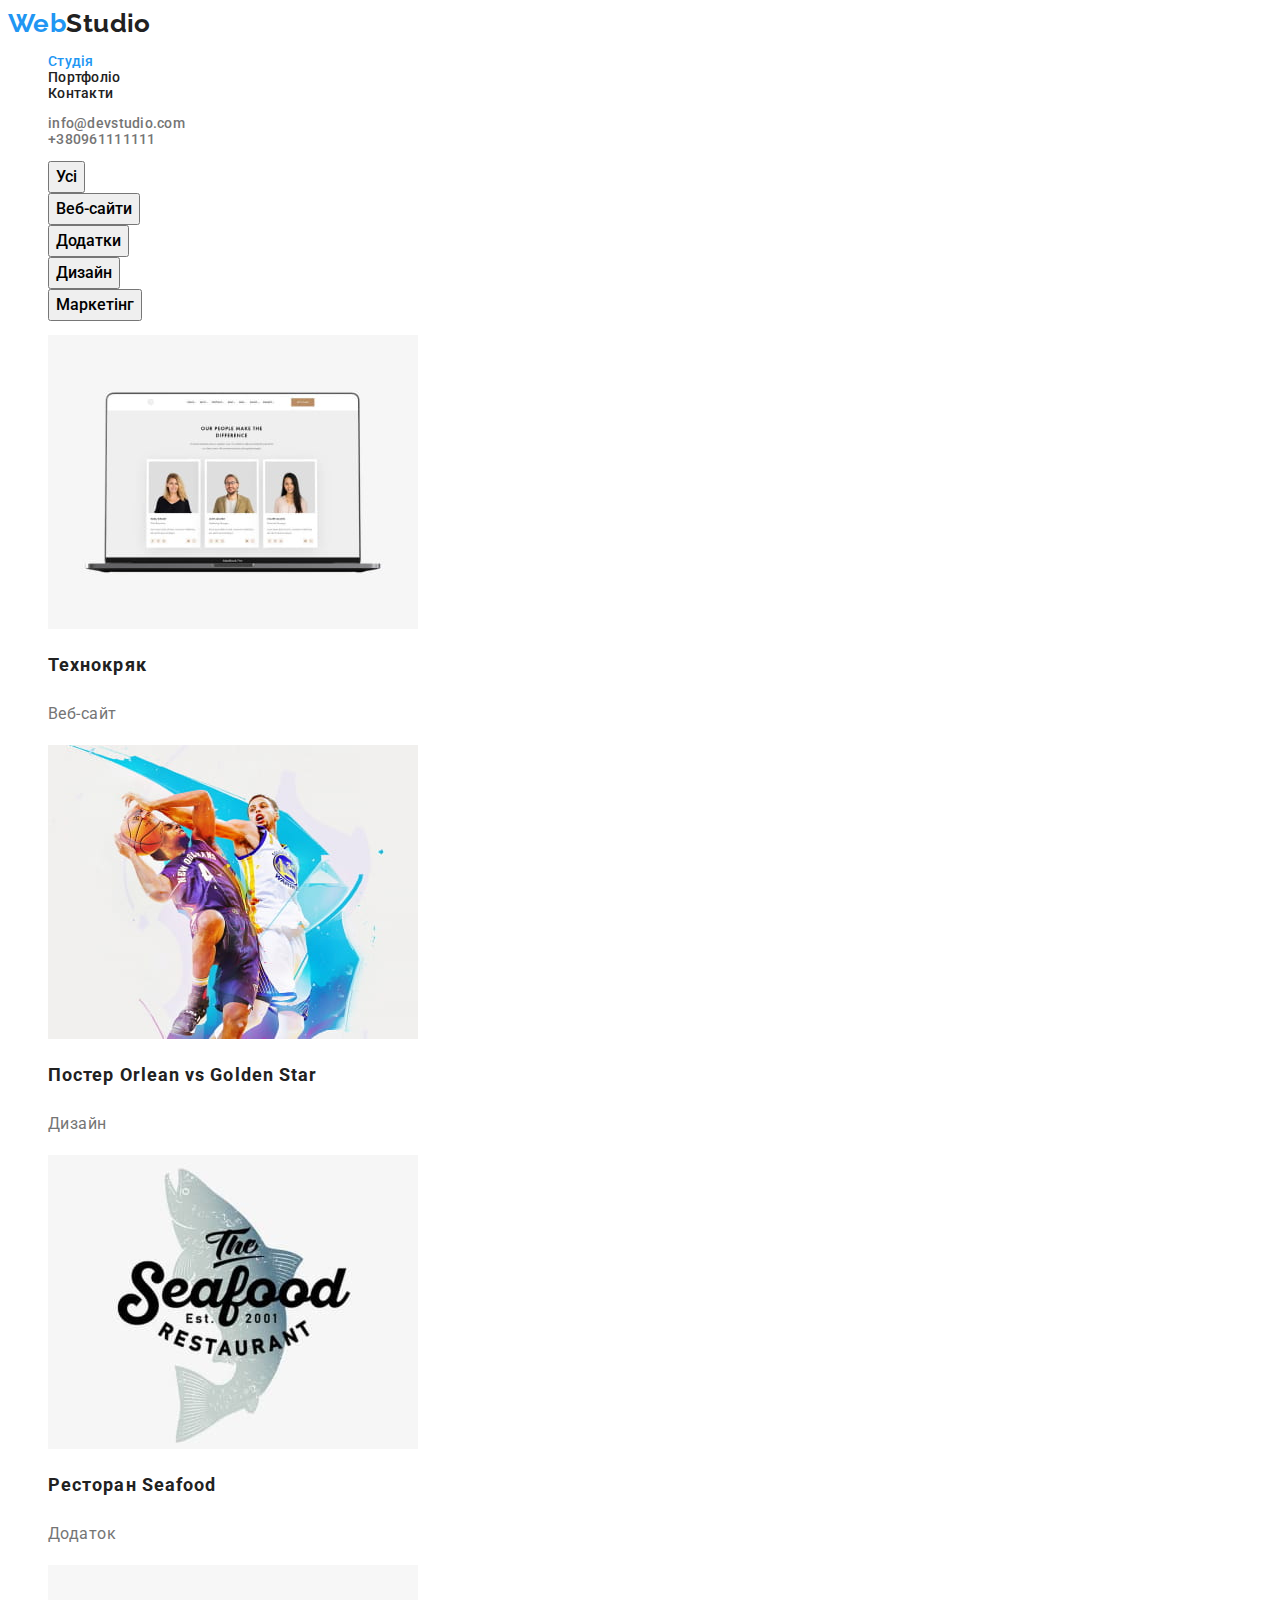
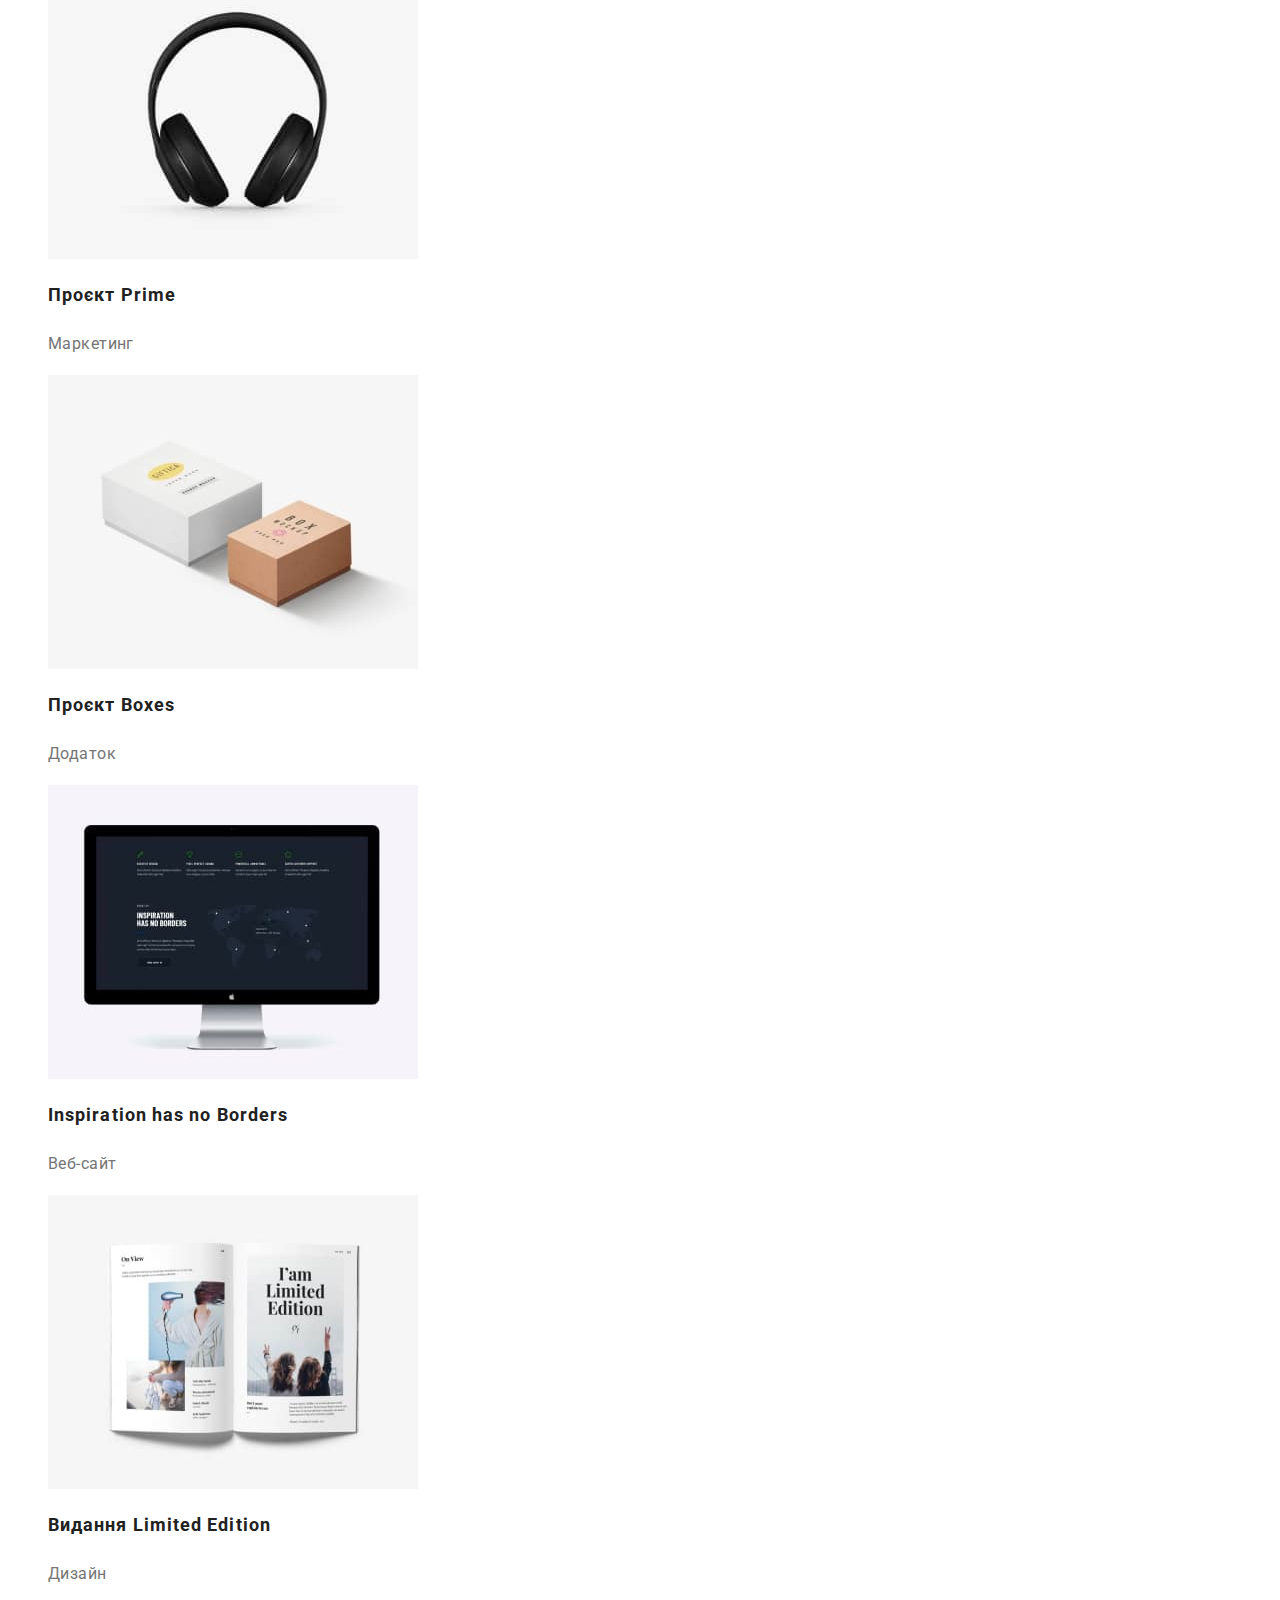
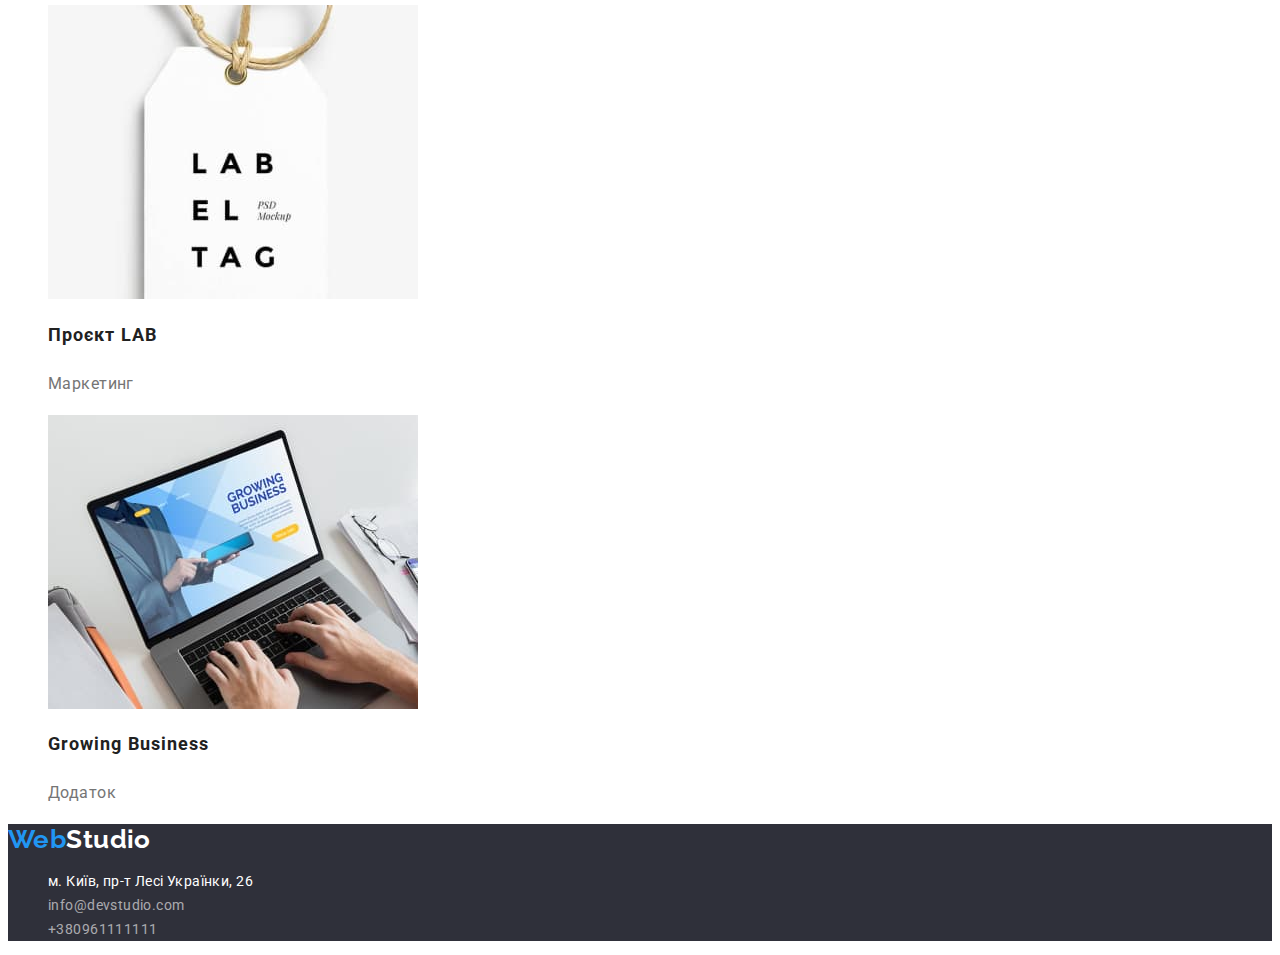
==== portfolio.html @ 02c67581 "Initial commit" ====
<!DOCTYPE html>
<html lang="en">
  <head>
    <meta charset="UTF-8" />
    <meta http-equiv="X-UA-Compatible" content="IE=edge" />
    <meta name="viewport" content="width=device-width, initial-scale=1.0" />
    <title>portfolio</title>
    <!-- fonts -->
    <link rel="preconnect" href="https://fonts.googleapis.com" />
    <link rel="preconnect" href="https://fonts.gstatic.com" crossorigin />
    <link
      href="https://fonts.googleapis.com/css2?family=Raleway:wght@700&family=Roboto:wght@400;500;700;900&display=swap"
      rel="stylesheet"
    />
    <!-- styles -->
    <link rel="stylesheet" href="./css/styles.css" />
  </head>
  <body class="body">
    <header class="header">
      <nav class="nav">
        <a class="logo link" href="/">
          <span class="logo-web">Web</span>Studio</a
        >
        <ul class="header-nav list">
          <li class="nav-item">
            <a class="nav-link activ link" href="studio">Студія</a>
          </li>
          <li class="nav-item">
            <a class="nav-link link" href="./portfolio.html">Портфоліо</a>
          </li>
          <li class="nav-item">
            <a class="nav-link link" href="contacts">Контакти</a>
          </li>
        </ul>
      </nav>
      <ul class="contacts list">
        <li class="contacts-item">
          <a class="contacts-link link" href="mailto:info@devstudio.com"
            >info@devstudio.com</a
          >
        </li>
        <li class="contacts-item">
          <a class="contacts-link link" href="tel:+380961111111"
            >+380961111111</a
          >
        </li>
      </ul>
    </header>
    <main>
      <section class="projekts">
        <h1 hidden>контент</h1>
        <ul class="content list">
          <li class="content-item">
            <button class="content-btn" type="button">Усі</button>
          </li>
          <li class="content-item">
            <button class="content-btn" type="button">Веб-сайти</button>
          </li>
          <li class="content-item">
            <button class="content-btn" type="button">Додатки</button>
          </li>
          <li class="content-item">
            <button class="content-btn" type="button">Дизайн</button>
          </li>
          <li class="content-item">
            <button class="content-btn" type="button">Маркетінг</button>
          </li>
        </ul>
        <ul class="portfolio list">
          <li class="portfolio-item">
            <img src="./img/img0.jpg" alt="" width="370" />
            <h2 class="portfolio-titel">Технокряк</h2>
            <p class="portfolio-text">Веб-сайт</p>
          </li>
          <li class="portfolio-item">
            <img src="./img/img1.jpg" alt="" width="370" />
            <h2 class="portfolio-titel">
              Постер <span lang="en">Orlean vs Golden Star</span>
            </h2>
            <p class="portfolio-text">Дизайн</p>
          </li>
          <li class="portfolio-item">
            <img src="./img/img2.jpg" alt="" width="370" />
            <h2 class="portfolio-titel">
              Ресторан <span lang="en">Seafood</span>
            </h2>
            <p class="portfolio-text">Додаток</p>
          </li>
          <li class="portfolio-item">
            <img src="./img/img3.jpg" alt="" width="370" />
            <h2 class="portfolio-titel">Проєкт <span lang="en">Prime</span></h2>
            <p class="portfolio-text">Маркетинг</p>
          </li>
          <li class="portfolio-item">
            <img src="./img/img4.jpg" alt="" width="370" />
            <h2 class="portfolio-titel">Проєкт <span lang="en">Boxes</span></h2>
            <p class="portfolio-text">Додаток</p>
          </li>
          <li class="portfolio-item">
            <img src="./img/img5.jpg" alt="" width="370" />
            <h2 class="portfolio-titel">
              <span lang="en">Inspiration has no Borders</span>
            </h2>
            <p class="portfolio-text">Веб-сайт</p>
          </li>
          <li class="portfolio-item">
            <img src="./img/img6.jpg" alt="" width="370" />
            <h2 class="portfolio-titel">
              Видання <span lang="en">Limited Edition</span>
            </h2>
            <p class="portfolio-text">Дизайн</p>
          </li>
          <li class="portfolio-item">
            <img src="./img/img7.jpg" alt="" width="370" />
            <h2 class="portfolio-titel">Проєкт <span lang="en">LAB</span></h2>
            <p class="portfolio-text">Маркетинг</p>
          </li>
          <li class="portfolio-item">
            <img src="./img/img8.jpg" alt="" width="370" />
            <h2 class="portfolio-titel">
              <span lang="en">Growing Business</span>
            </h2>
            <p class="portfolio-text">Додаток</p>
          </li>
        </ul>
      </section>
    </main>
    <footer class="footer">
      <a class="footer-logo link" href="/">
        <span class="logo-web">Web</span>Studio</a
      >
      <address class="address">
        <ul class="address-footer list">
          <li class="address-item">
            <a
              class="address-place link"
              href="https://goo.gl/maps/hSAFm4TaZF9GdMzh7"
              target="_blank"
              rel="noopener norefferer"
              >м. Київ, пр-т Лесі Українки, 26</a
            >
          </li>

          <li class="address-item">
            <a class="address-link link" href="mailto:info@devstudio.com"
              >info@devstudio.com</a
            >
          </li>
          <li class="address-item">
            <a class="address-link link" href="tel:+380961111111"
              >+380961111111</a
            >
          </li>
        </ul>
      </address>
    </footer>
  </body>
</html>
---- css/styles.css ----
:root {
  

  /* text colors */
  --main-color: #212121;
  --second-txt-color: #757575;
  --accent-txt-color: #2196f3;
  --light-txt-color: #ffffff;
  --second-accent-color: #ffffff99;

  /* bg colors */
  --main-bg-color: #2f303a;
  --light-bg-color: #ffffff;
  --accent-bg-color: #f5f4fa;

  /* fonts */
  --main-font: Roboto, sans-serif;
  --second-font: Raleway, sans-serif;
}

body {
  font-family: var(--main-font);
  font-size: 14px;
  line-height: calc(16 / 14);
  color: var(--main-color);
  letter-spacing: 0.03em;
}

.link {
  text-decoration: inherit;
  color: currentColor;
}

.list {
  list-style: none;
}

.address {
  all: unset;
}

/* header start */

.logo {
  font-family: var(--second-font);
  font-weight: 700;
  font-size: 26px;
  line-height: 31px;
}

.logo-web {
  color: var(--accent-txt-color);
}

.nav-link {
  font-weight: 500;
  letter-spacing: 0.02em;
}

.nav-link:hover,
.nav-link:focus {
  color: var(--accent-txt-color);
}

.nav-link.activ {
  color: var(--accent-txt-color);
}
.contacts-link {
  color: var(--second-txt-color);
  font-weight: 500;
  letter-spacing: 0.02em;
}

.contacts-link:hover,
.contacts-link:focus {
  color: var(--accent-txt-color);
}
/* header end */


/* main page start */

.hero {
  background-color: var(--main-bg-color);
}

.hero-titel {
  text-transform: uppercase;
  font-weight: 900;
  font-size: 44px;
  line-height: calc(60 / 44);
  letter-spacing: 0.06em;
  color: var(--light-txt-color);
  text-align: center;
}

.hero-btn {
  font-family: inherit;
  font-weight: 700;
  font-size: 16px;
  line-height: calc(30 / 16);
  background-color: var(--accent-txt-color);
  color: var(--light-txt-color);
  cursor: pointer;
}


.priority-titel {
  font-weight: 700;
  font-size: 14px;
  line-height: calc(16 / 14);
  letter-spacing: 0.03em;
  text-transform: uppercase;
}

.priority-text {
  line-height: calc(24 / 14);
  color: var(--second-txt-color);
}

.work-titel {
  font-weight: 700;
  font-size: 36px;
  line-height: calc(42 / 36);
  text-align: center;
}

.team-titel {
  font-weight: 700;
  font-size: 36px;
  line-height: calc(42 / 36);
  text-align: center;
}

.employees {
  background-color: var(--accent-bg-color);
}

.team-name {
  font-weight: 500;
  font-size: 16px;
  line-height: calc(19 / 16);
  text-align: Center;
  color: var(--main-color);
}

.team-profession {
  font-size: 16px;
  line-height: calc(19 / 16);
  line-height: 100%;
  text-align: Center;
  color: var(--second-txt-color);
}
/* main page end */

/* footer start */
.footer {
  background-color: var(--main-bg-color);
}

.footer-logo {
  font-family: var(--second-font);
  color: var(--light-txt-color);
  font-weight: 700;
  font-size: 26px;
  line-height: calc(31 / 26);
}

.address-place {
  font-style: normal;
  font-weight: 400;
  line-height: calc(24 / 14);
  color: var(--light-txt-color);
}

.address-place:hover,
.address-place:focus {
  color: var(--accent-txt-color);
}

.address-link {
  list-style: none;
  font-weight: 400;
  line-height: calc(24 / 14);
  color: var(--second-accent-color);
}

.address-link:hover,
.address-link:focus {
  color: var(--accent-txt-color);
}
/* footer end */

/* PORTFOLIO  MAIN START*/

.content-btn {
  font-family: inherit;
  font-weight: 500;
  font-size: 16px;
  line-height: calc(26 / 16);
  cursor: pointer;
}

.content-btn:hover,
.content-btn:focus {
  background-color: var(--accent-txt-color);
  color: var(--light-txt-color);
}

.portfolio-titel {
  font-weight: 700;
  font-size: 18px;
  line-height: calc(36 / 18);
  letter-spacing: 0.06em;
  color: var(--main-color);
}

.portfolio-text {
  color: var(--second-txt-color);
  font-weight: 400;
  font-size: 16px;
  line-height: calc(30 / 16);
}
/* PORTFOLIO MAIN END */
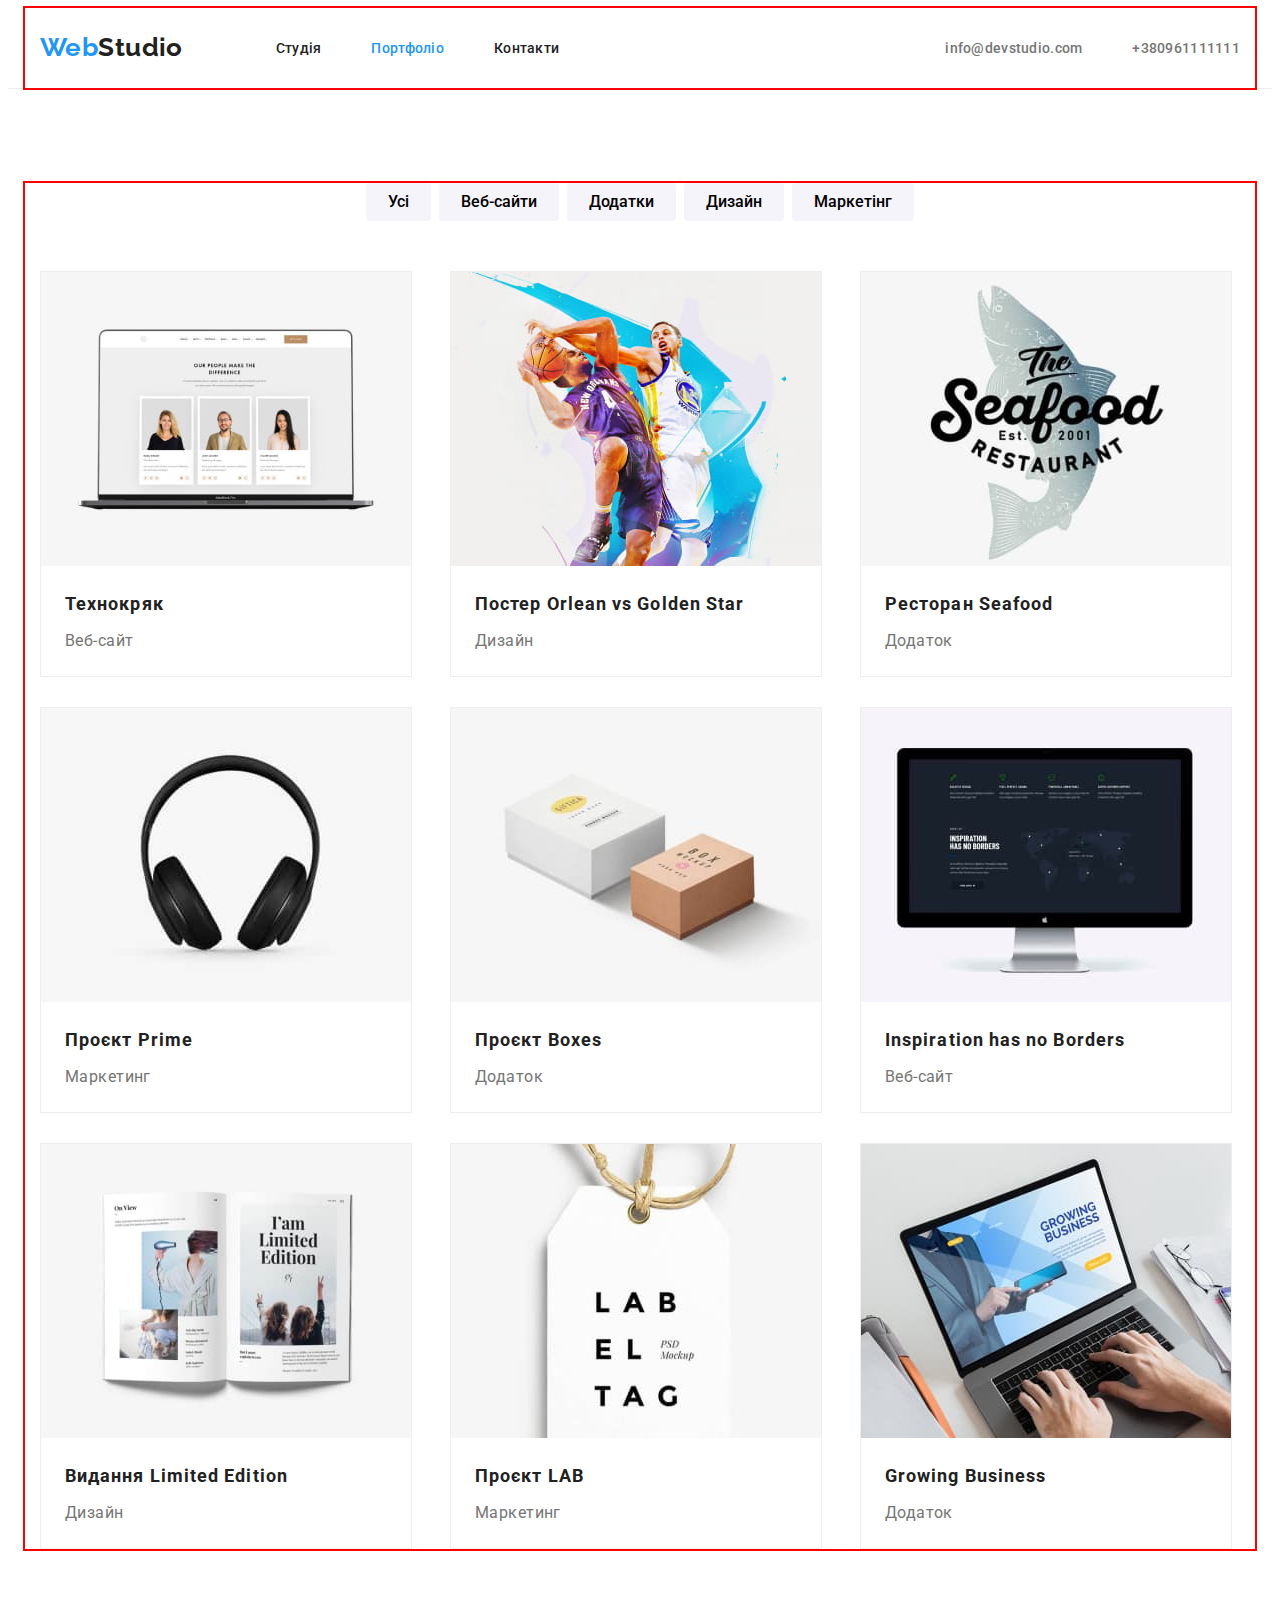
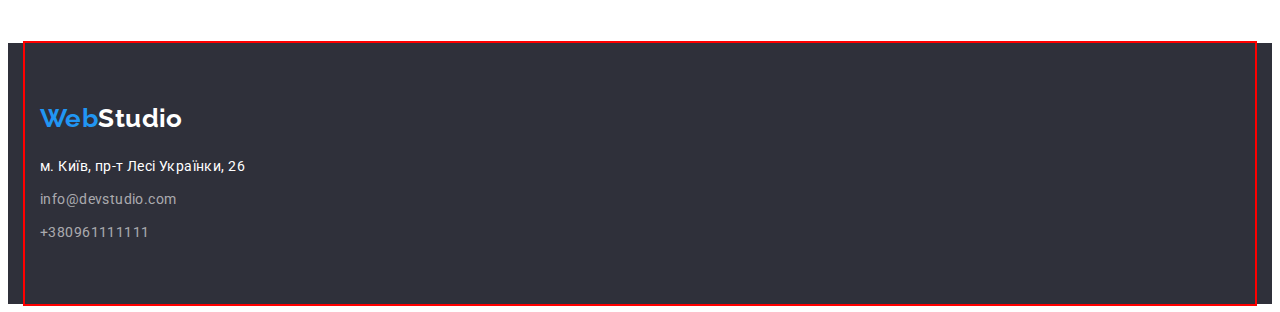
==== commit 15423636: "added page geometry" ====
--- a/portfolio.html
+++ b/portfolio.html
@@ -1,5 +1,5 @@
 <!DOCTYPE html>
-<html lang="en">
+<html lang="uk">
   <head>
     <meta charset="UTF-8" />
     <meta http-equiv="X-UA-Compatible" content="IE=edge" />
@@ -12,147 +12,187 @@
       href="https://fonts.googleapis.com/css2?family=Raleway:wght@700&family=Roboto:wght@400;500;700;900&display=swap"
       rel="stylesheet"
     />
+    <!-- normolize -->
+    <link
+      rel="stylesheet"
+      href="https://cdnjs.cloudflare.com/ajax/libs/modern-normalize/1.1.0/modern-normalize.min.css"
+      integrity="sha512-wpPYUAdjBVSE4KJnH1VR1HeZfpl1ub8YT/NKx4PuQ5NmX2tKuGu6U/JRp5y+Y8XG2tV+wKQpNHVUX03MfMFn9Q=="
+      crossorigin="anonymous"
+      referrerpolicy="no-referrer"
+    />
     <!-- styles -->
     <link rel="stylesheet" href="./css/styles.css" />
   </head>
   <body class="body">
     <header class="header">
-      <nav class="nav">
-        <a class="logo link" href="/">
-          <span class="logo-web">Web</span>Studio</a
-        >
-        <ul class="header-nav list">
-          <li class="nav-item">
-            <a class="nav-link activ link" href="studio">Студія</a>
-          </li>
-          <li class="nav-item">
-            <a class="nav-link link" href="./portfolio.html">Портфоліо</a>
-          </li>
-          <li class="nav-item">
-            <a class="nav-link link" href="contacts">Контакти</a>
-          </li>
-        </ul>
-      </nav>
-      <ul class="contacts list">
-        <li class="contacts-item">
-          <a class="contacts-link link" href="mailto:info@devstudio.com"
-            >info@devstudio.com</a
+      <div class="main-container container">
+        <nav class="nav">
+          <a class="logo link" href="/">
+            <span class="logo-web">Web</span>Studio</a
           >
-        </li>
-        <li class="contacts-item">
-          <a class="contacts-link link" href="tel:+380961111111"
-            >+380961111111</a
-          >
-        </li>
-      </ul>
-    </header>
-    <main>
-      <section class="projekts">
-        <h1 hidden>контент</h1>
-        <ul class="content list">
-          <li class="content-item">
-            <button class="content-btn" type="button">Усі</button>
-          </li>
-          <li class="content-item">
-            <button class="content-btn" type="button">Веб-сайти</button>
-          </li>
-          <li class="content-item">
-            <button class="content-btn" type="button">Додатки</button>
-          </li>
-          <li class="content-item">
-            <button class="content-btn" type="button">Дизайн</button>
-          </li>
-          <li class="content-item">
-            <button class="content-btn" type="button">Маркетінг</button>
-          </li>
-        </ul>
-        <ul class="portfolio list">
-          <li class="portfolio-item">
-            <img src="./img/img0.jpg" alt="" width="370" />
-            <h2 class="portfolio-titel">Технокряк</h2>
-            <p class="portfolio-text">Веб-сайт</p>
-          </li>
-          <li class="portfolio-item">
-            <img src="./img/img1.jpg" alt="" width="370" />
-            <h2 class="portfolio-titel">
-              Постер <span lang="en">Orlean vs Golden Star</span>
-            </h2>
-            <p class="portfolio-text">Дизайн</p>
-          </li>
-          <li class="portfolio-item">
-            <img src="./img/img2.jpg" alt="" width="370" />
-            <h2 class="portfolio-titel">
-              Ресторан <span lang="en">Seafood</span>
-            </h2>
-            <p class="portfolio-text">Додаток</p>
-          </li>
-          <li class="portfolio-item">
-            <img src="./img/img3.jpg" alt="" width="370" />
-            <h2 class="portfolio-titel">Проєкт <span lang="en">Prime</span></h2>
-            <p class="portfolio-text">Маркетинг</p>
-          </li>
-          <li class="portfolio-item">
-            <img src="./img/img4.jpg" alt="" width="370" />
-            <h2 class="portfolio-titel">Проєкт <span lang="en">Boxes</span></h2>
-            <p class="portfolio-text">Додаток</p>
-          </li>
-          <li class="portfolio-item">
-            <img src="./img/img5.jpg" alt="" width="370" />
-            <h2 class="portfolio-titel">
-              <span lang="en">Inspiration has no Borders</span>
-            </h2>
-            <p class="portfolio-text">Веб-сайт</p>
-          </li>
-          <li class="portfolio-item">
-            <img src="./img/img6.jpg" alt="" width="370" />
-            <h2 class="portfolio-titel">
-              Видання <span lang="en">Limited Edition</span>
-            </h2>
-            <p class="portfolio-text">Дизайн</p>
-          </li>
-          <li class="portfolio-item">
-            <img src="./img/img7.jpg" alt="" width="370" />
-            <h2 class="portfolio-titel">Проєкт <span lang="en">LAB</span></h2>
-            <p class="portfolio-text">Маркетинг</p>
-          </li>
-          <li class="portfolio-item">
-            <img src="./img/img8.jpg" alt="" width="370" />
-            <h2 class="portfolio-titel">
-              <span lang="en">Growing Business</span>
-            </h2>
-            <p class="portfolio-text">Додаток</p>
-          </li>
-        </ul>
-      </section>
-    </main>
-    <footer class="footer">
-      <a class="footer-logo link" href="/">
-        <span class="logo-web">Web</span>Studio</a
-      >
-      <address class="address">
-        <ul class="address-footer list">
-          <li class="address-item">
-            <a
-              class="address-place link"
-              href="https://goo.gl/maps/hSAFm4TaZF9GdMzh7"
-              target="_blank"
-              rel="noopener norefferer"
-              >м. Київ, пр-т Лесі Українки, 26</a
-            >
-          </li>
-
-          <li class="address-item">
-            <a class="address-link link" href="mailto:info@devstudio.com"
+          <ul class="header-nav list">
+            <li class="nav-item">
+              <a class="nav-link link" href="./index.html">Студія</a>
+            </li>
+            <li class="nav-item">
+              <a class="nav-link activ link" href="./portfolio.html"
+                >Портфоліо</a
+              >
+            </li>
+            <li class="nav-item">
+              <a class="nav-link link" href="contacts">Контакти</a>
+            </li>
+          </ul>
+        </nav>
+        <ul class="contacts list">
+          <li class="contacts-item">
+            <a class="contacts-link link" href="mailto:info@devstudio.com"
               >info@devstudio.com</a
             >
           </li>
-          <li class="address-item">
-            <a class="address-link link" href="tel:+380961111111"
+          <li class="contacts-item">
+            <a class="contacts-link link" href="tel:+380961111111"
               >+380961111111</a
             >
           </li>
         </ul>
-      </address>
+      </div>
+    </header>
+    <main>
+      <section class="projekts section">
+        <div class="container">
+          <h1 hidden>контент</h1>
+          <ul class="content list">
+            <li class="content-item">
+              <button class="content-btn" type="button">Усі</button>
+            </li>
+            <li class="content-item">
+              <button class="content-btn" type="button">Веб-сайти</button>
+            </li>
+            <li class="content-item">
+              <button class="content-btn" type="button">Додатки</button>
+            </li>
+            <li class="content-item">
+              <button class="content-btn" type="button">Дизайн</button>
+            </li>
+            <li class="content-item">
+              <button class="content-btn" type="button">Маркетінг</button>
+            </li>
+          </ul>
+          <ul class="portfolio list">
+            <li class="portfolio-item">
+              <div class="portfolio-cards">
+                <img class="card-img" src="./img/img0.jpg" alt="" width="370" />
+                <h2 class="portfolio-titel">Технокряк</h2>
+                <p class="portfolio-text">Веб-сайт</p>
+              </div>
+            </li>
+            <li class="portfolio-item">
+              <div class="portfolio-cards">
+                <img class="card-img" src="./img/img1.jpg" alt="" width="370" />
+                <h2 class="portfolio-titel">
+                  Постер <span lang="en">Orlean vs Golden Star</span>
+                </h2>
+                <p class="portfolio-text">Дизайн</p>
+              </div>
+            </li>
+            <li class="portfolio-item">
+              <div class="portfolio-cards">
+                <img class="card-img" src="./img/img2.jpg" alt="" width="370" />
+                <h2 class="portfolio-titel">
+                  Ресторан <span lang="en">Seafood</span>
+                </h2>
+                <p class="portfolio-text">Додаток</p>
+              </div>
+            </li>
+            <li class="portfolio-item">
+              <div class="portfolio-cards">
+                <img class="card-img" src="./img/img3.jpg" alt="" width="370" />
+                <h2 class="portfolio-titel">
+                  Проєкт <span lang="en">Prime</span>
+                </h2>
+                <p class="portfolio-text">Маркетинг</p>
+              </div>
+            </li>
+            <li class="portfolio-item">
+              <div class="portfolio-cards">
+                <img class="card-img" src="./img/img4.jpg" alt="" width="370" />
+                <h2 class="portfolio-titel">
+                  Проєкт <span lang="en">Boxes</span>
+                </h2>
+                <p class="portfolio-text">Додаток</p>
+              </div>
+            </li>
+            <li class="portfolio-item">
+              <div class="portfolio-cards">
+                <img class="card-img" src="./img/img5.jpg" alt="" width="370" />
+                <h2 class="portfolio-titel">
+                  <span lang="en">Inspiration has no Borders</span>
+                </h2>
+                <p class="portfolio-text">Веб-сайт</p>
+              </div>
+            </li>
+            <li class="portfolio-item">
+              <div class="portfolio-cards">
+                <img class="card-img" src="./img/img6.jpg" alt="" width="370" />
+                <h2 class="portfolio-titel">
+                  Видання <span lang="en">Limited Edition</span>
+                </h2>
+                <p class="portfolio-text">Дизайн</p>
+              </div>
+            </li>
+            <li class="portfolio-item">
+              <div class="portfolio-cards">
+                <img class="card-img" src="./img/img7.jpg" alt="" width="370" />
+                <h2 class="portfolio-titel">
+                  Проєкт <span lang="en">LAB</span>
+                </h2>
+                <p class="portfolio-text">Маркетинг</p>
+              </div>
+            </li>
+            <li class="portfolio-item">
+              <div class="portfolio-cards">
+                <img class="card-img" src="./img/img8.jpg" alt="" width="370" />
+                <h2 class="portfolio-titel">
+                  <span lang="en">Growing Business</span>
+                </h2>
+                <p class="portfolio-text">Додаток</p>
+              </div>
+            </li>
+          </ul>
+        </div>
+      </section>
+    </main>
+    <footer class="footer">
+      <div class="footer-container container">
+        <a class="footer-logo link" href="/">
+          <span class="logo-web">Web</span>Studio</a
+        >
+        <address class="address">
+          <ul class="address-footer list">
+            <li class="address-item">
+              <a
+                class="address-place link"
+                href="https://goo.gl/maps/hSAFm4TaZF9GdMzh7"
+                target="_blank"
+                rel="noopener norefferer"
+                >м. Київ, пр-т Лесі Українки, 26</a
+              >
+            </li>
+
+            <li class="address-item">
+              <a class="address-link link" href="mailto:info@devstudio.com"
+                >info@devstudio.com</a
+              >
+            </li>
+            <li class="address-item">
+              <a class="address-link link" href="tel:+380961111111"
+                >+380961111111</a
+              >
+            </li>
+          </ul>
+        </address>
+      </div>
     </footer>
   </body>
 </html>
--- a/css/styles.css
+++ b/css/styles.css
@@ -1,6 +1,4 @@
 :root {
-  
-
   /* text colors */
   --main-color: #212121;
   --second-txt-color: #757575;
@@ -13,9 +11,33 @@
   --light-bg-color: #ffffff;
   --accent-bg-color: #f5f4fa;
 
+  /* border color */
+  --main-brd-color: #ececec;
+  --second-brd-color: #eeeeee;
+
   /* fonts */
   --main-font: Roboto, sans-serif;
   --second-font: Raleway, sans-serif;
+
+  /* grid */
+  --item: 3;
+  --indent: 30px;
+}
+
+/* reset */
+
+h1,
+h2,
+h3,
+h4,
+h5,
+h6,
+p {
+  margin: 0;
+}
+
+img {
+  display: block;
 }
 
 body {
@@ -27,25 +49,56 @@
 }
 
 .link {
+  display: block;
   text-decoration: inherit;
   color: currentColor;
 }
 
 .list {
   list-style: none;
+  margin: 0;
+  padding: 0;
 }
 
 .address {
   all: unset;
 }
 
+.container {
+  width: 1200px;
+  padding-left: 15px;
+  padding-right: 15px;
+  margin: 0 auto;
+  outline: 2px solid red;
+}
+
 /* header start */
 
+.header {
+  border-bottom: 1px solid var(--main-brd-color);
+}
+
+.main-container {
+  display: flex;
+}
+
+.nav {
+  display: flex;
+  margin-right: auto;
+}
+
+.header-nav {
+  display: flex;
+  gap: 50px;
+}
 .logo {
   font-family: var(--second-font);
   font-weight: 700;
   font-size: 26px;
   line-height: 31px;
+  margin-right: 93px;
+  padding-top: 24px;
+  padding-bottom: 25px;
 }
 
 .logo-web {
@@ -55,6 +108,8 @@
 .nav-link {
   font-weight: 500;
   letter-spacing: 0.02em;
+  padding-top: 32px;
+  padding-bottom: 32px;
 }
 
 .nav-link:hover,
@@ -64,11 +119,18 @@
 
 .nav-link.activ {
   color: var(--accent-txt-color);
+}
+
+.contacts {
+  display: flex;
+  gap: 50px;
 }
 .contacts-link {
   color: var(--second-txt-color);
   font-weight: 500;
   letter-spacing: 0.02em;
+  padding-top: 32px;
+  padding-bottom: 32px;
 }
 
 .contacts-link:hover,
@@ -77,11 +139,26 @@
 }
 /* header end */
 
-
 /* main page start */
 
+.section {
+  padding-top: 94px;
+  padding-bottom: 94px;
+}
+
+.work-section.section {
+  padding-top: 0;
+}
 .hero {
   background-color: var(--main-bg-color);
+  /* justify-content: center; */
+  /* display: block; */
+  /* padding: 200px auto; */
+}
+
+.hero-container {
+  padding-top: 200px;
+  padding-bottom: 200px;
 }
 
 .hero-titel {
@@ -92,6 +169,11 @@
   letter-spacing: 0.06em;
   color: var(--light-txt-color);
   text-align: center;
+  margin-bottom: 30px;
+  margin-right: auto;
+  margin-left: auto;
+
+  display: block;
 }
 
 .hero-btn {
@@ -102,15 +184,30 @@
   background-color: var(--accent-txt-color);
   color: var(--light-txt-color);
   cursor: pointer;
-}
-
-
+  padding: 10px 32px;
+  box-shadow: 0px 4px 4px rgba(0, 0, 0, 0.15);
+  border-radius: 4px;
+  align-items: center;
+  margin-right: auto;
+  margin-left: auto;
+  display: block;
+}
+
+.titel {
+  margin-bottom: 50px;
+}
 .priority-titel {
   font-weight: 700;
   font-size: 14px;
   line-height: calc(16 / 14);
   letter-spacing: 0.03em;
   text-transform: uppercase;
+  margin-bottom: 10px;
+}
+
+.priority.list {
+  display: flex;
+  gap: 30px;
 }
 
 .priority-text {
@@ -118,11 +215,30 @@
   color: var(--second-txt-color);
 }
 
+.work.list {
+  display: flex;
+  gap: var(--indent);
+}
+
+.work-item {
+  flex-basis: calc((100% - var(--indent) * (var(--item) - 1)) / var(--item));
+}
 .work-titel {
   font-weight: 700;
   font-size: 36px;
   line-height: calc(42 / 36);
   text-align: center;
+  margin-bottom: 50px;
+}
+
+.team.list {
+  display: flex;
+  gap: var(--indent);
+}
+
+.team-item {
+  --item: 4;
+  flex-basis: calc((100% - var(--indent) * (var(--item) - 1)) / var(--item));
 }
 
 .team-titel {
@@ -130,6 +246,14 @@
   font-size: 36px;
   line-height: calc(42 / 36);
   text-align: center;
+}
+
+.employers-card {
+  background-color: var(--light-bg-color);
+  box-shadow: 0px 1px 3px rgba(0, 0, 0, 0.12), 0px 1px 1px rgba(0, 0, 0, 0.14),
+    0px 2px 1px rgba(0, 0, 0, 0.2);
+  border-radius: 0px 0px 4px 4px;
+  padding-bottom: 30px;
 }
 
 .employees {
@@ -142,6 +266,8 @@
   line-height: calc(19 / 16);
   text-align: Center;
   color: var(--main-color);
+  margin-top: 30px;
+  margin-bottom: 10px;
 }
 
 .team-profession {
@@ -158,19 +284,31 @@
   background-color: var(--main-bg-color);
 }
 
+.footer-container {
+  padding-top: 60px;
+  padding-bottom: 60px;
+}
 .footer-logo {
   font-family: var(--second-font);
   color: var(--light-txt-color);
   font-weight: 700;
   font-size: 26px;
   line-height: calc(31 / 26);
+  margin-bottom: 20px;
+}
+
+.address-footer {
+  flex-direction: column;
+  gap: 9px;
 }
 
 .address-place {
+  display: block;
   font-style: normal;
   font-weight: 400;
   line-height: calc(24 / 14);
   color: var(--light-txt-color);
+  margin-bottom: 9px;
 }
 
 .address-place:hover,
@@ -179,32 +317,77 @@
 }
 
 .address-link {
+  display: block;
   list-style: none;
   font-weight: 400;
   line-height: calc(24 / 14);
   color: var(--second-accent-color);
 }
 
+.address-item {
+  margin-bottom: 9px;
+}
+
+.address-item:last-child {
+  margin-bottom: 0;
+}
+
 .address-link:hover,
 .address-link:focus {
   color: var(--accent-txt-color);
 }
+/* .address-item.:not(3) {
+  margin-bottom: 0;
+} */
 /* footer end */
 
 /* PORTFOLIO  MAIN START*/
 
+.content.list {
+  display: flex;
+  gap: 8px;
+  justify-content: center;
+}
 .content-btn {
   font-family: inherit;
   font-weight: 500;
   font-size: 16px;
   line-height: calc(26 / 16);
   cursor: pointer;
+  padding: 6px 22px;
+  background: #f5f4fa;
+  border-radius: 4px;
+  border: transparent;
+  margin-bottom: 50px;
 }
 
 .content-btn:hover,
 .content-btn:focus {
   background-color: var(--accent-txt-color);
   color: var(--light-txt-color);
+  box-shadow: 0px 3px 1px rgba(0, 0, 0, 0.1), 0px 1px 2px rgba(0, 0, 0, 0.08),
+    0px 2px 2px rgba(0, 0, 0, 0.12);
+  border-radius: 4px;
+  border: transparent;
+}
+
+.portfolio-cards {
+  border: 1px solid var(--second-brd-color);
+  padding-bottom: 20px;
+  max-width: 370px;
+}
+.card-img {
+  margin: 0;
+  align-items: center;
+}
+
+.portfolio.list {
+  display: flex;
+  flex-wrap: wrap;
+  gap: var(--indent);
+}
+.portfolio-item {
+  flex-basis: calc((100% - var(--indent) * (var(--item) - 1)) / var(--item));
 }
 
 .portfolio-titel {
@@ -213,6 +396,9 @@
   line-height: calc(36 / 18);
   letter-spacing: 0.06em;
   color: var(--main-color);
+  margin-top: 20px;
+  margin-bottom: 4px;
+  margin-left: 24px;
 }
 
 .portfolio-text {
@@ -220,5 +406,6 @@
   font-weight: 400;
   font-size: 16px;
   line-height: calc(30 / 16);
+  margin-left: 24px;
 }
 /* PORTFOLIO MAIN END */
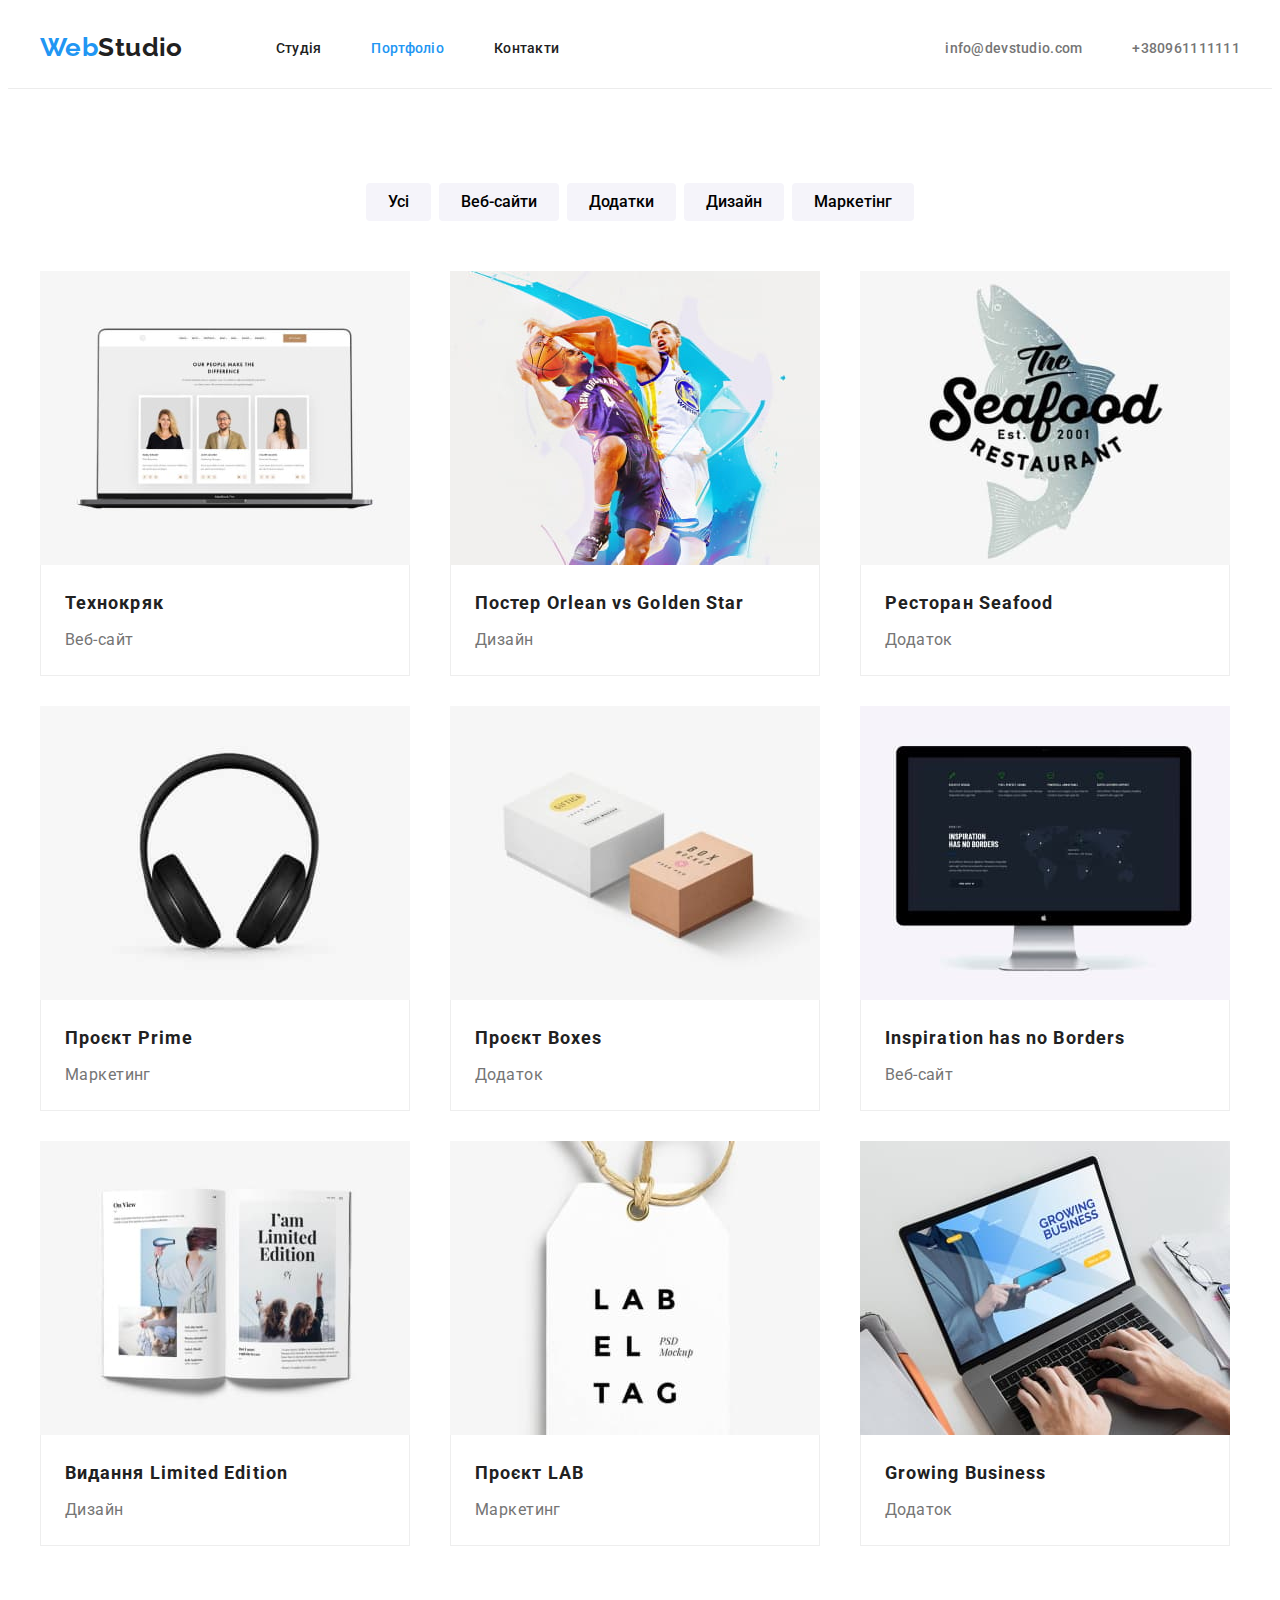
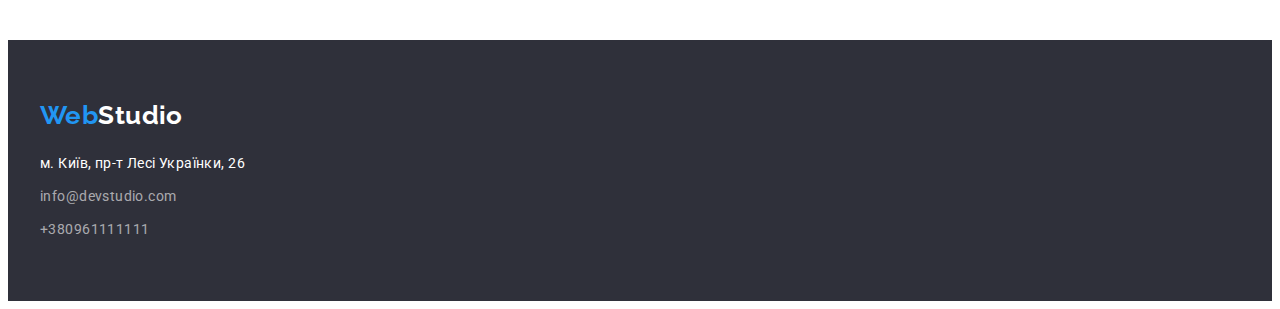
==== commit 9f554b87: "fixed errors in css and html" ====
--- a/portfolio.html
+++ b/portfolio.html
@@ -61,7 +61,7 @@
     <main>
       <section class="projekts section">
         <div class="container">
-          <h1 hidden>контент</h1>
+          <h1 class="hidden">контент</h1>
           <ul class="content list">
             <li class="content-item">
               <button class="content-btn" type="button">Усі</button>
@@ -82,81 +82,144 @@
           <ul class="portfolio list">
             <li class="portfolio-item">
               <div class="portfolio-cards">
-                <img class="card-img" src="./img/img0.jpg" alt="" width="370" />
-                <h2 class="portfolio-titel">Технокряк</h2>
-                <p class="portfolio-text">Веб-сайт</p>
-              </div>
-            </li>
-            <li class="portfolio-item">
-              <div class="portfolio-cards">
-                <img class="card-img" src="./img/img1.jpg" alt="" width="370" />
-                <h2 class="portfolio-titel">
-                  Постер <span lang="en">Orlean vs Golden Star</span>
-                </h2>
-                <p class="portfolio-text">Дизайн</p>
-              </div>
-            </li>
-            <li class="portfolio-item">
-              <div class="portfolio-cards">
-                <img class="card-img" src="./img/img2.jpg" alt="" width="370" />
-                <h2 class="portfolio-titel">
-                  Ресторан <span lang="en">Seafood</span>
-                </h2>
-                <p class="portfolio-text">Додаток</p>
-              </div>
-            </li>
-            <li class="portfolio-item">
-              <div class="portfolio-cards">
-                <img class="card-img" src="./img/img3.jpg" alt="" width="370" />
-                <h2 class="portfolio-titel">
-                  Проєкт <span lang="en">Prime</span>
-                </h2>
-                <p class="portfolio-text">Маркетинг</p>
-              </div>
-            </li>
-            <li class="portfolio-item">
-              <div class="portfolio-cards">
-                <img class="card-img" src="./img/img4.jpg" alt="" width="370" />
-                <h2 class="portfolio-titel">
-                  Проєкт <span lang="en">Boxes</span>
-                </h2>
-                <p class="portfolio-text">Додаток</p>
-              </div>
-            </li>
-            <li class="portfolio-item">
-              <div class="portfolio-cards">
-                <img class="card-img" src="./img/img5.jpg" alt="" width="370" />
-                <h2 class="portfolio-titel">
-                  <span lang="en">Inspiration has no Borders</span>
-                </h2>
-                <p class="portfolio-text">Веб-сайт</p>
-              </div>
-            </li>
-            <li class="portfolio-item">
-              <div class="portfolio-cards">
-                <img class="card-img" src="./img/img6.jpg" alt="" width="370" />
-                <h2 class="portfolio-titel">
-                  Видання <span lang="en">Limited Edition</span>
-                </h2>
-                <p class="portfolio-text">Дизайн</p>
-              </div>
-            </li>
-            <li class="portfolio-item">
-              <div class="portfolio-cards">
-                <img class="card-img" src="./img/img7.jpg" alt="" width="370" />
-                <h2 class="portfolio-titel">
-                  Проєкт <span lang="en">LAB</span>
-                </h2>
-                <p class="portfolio-text">Маркетинг</p>
-              </div>
-            </li>
-            <li class="portfolio-item">
-              <div class="portfolio-cards">
-                <img class="card-img" src="./img/img8.jpg" alt="" width="370" />
-                <h2 class="portfolio-titel">
-                  <span lang="en">Growing Business</span>
-                </h2>
-                <p class="portfolio-text">Додаток</p>
+                <img
+                  class="card-img"
+                  src="./img/img0.jpg"
+                  alt="Ноутбук з відкритою сторінкою сайта Технокряк."
+                  width="370"
+                />
+                <div class="cards-info">
+                  <h2 class="portfolio-titel">Технокряк</h2>
+                  <p class="portfolio-text">Веб-сайт</p>
+                </div>
+              </div>
+            </li>
+            <li class="portfolio-item">
+              <div class="portfolio-cards">
+                <img
+                  class="card-img"
+                  src="./img/img1.jpg"
+                  alt="Постер з двома волейболістами , які боряться за м’яч."
+                  width="370"
+                />
+                <div class="cards-info">
+                  <h2 class="portfolio-titel">
+                    Постер <span lang="en">Orlean vs Golden Star</span>
+                  </h2>
+                  <p class="portfolio-text">Дизайн</p>
+                </div>
+              </div>
+            </li>
+            <li class="portfolio-item">
+              <div class="portfolio-cards">
+                <img
+                  class="card-img"
+                  src="./img/img2.jpg"
+                  alt="Логотип ресторана Seafood з зображенням риби."
+                  width="370"
+                />
+                <div class="cards-info">
+                  <h2 class="portfolio-titel">
+                    Ресторан <span lang="en">Seafood</span>
+                  </h2>
+                  <p class="portfolio-text">Додаток</p>
+                </div>
+              </div>
+            </li>
+            <li class="portfolio-item">
+              <div class="portfolio-cards">
+                <img
+                  class="card-img"
+                  src="./img/img3.jpg"
+                  alt="Навушники чорного кольору. "
+                  width="370"
+                />
+                <div class="cards-info">
+                  <h2 class="portfolio-titel">
+                    Проєкт <span lang="en">Prime</span>
+                  </h2>
+                  <p class="portfolio-text">Маркетинг</p>
+                </div>
+              </div>
+            </li>
+            <li class="portfolio-item">
+              <div class="portfolio-cards">
+                <img
+                  class="card-img"
+                  src="./img/img4.jpg"
+                  alt="Два бокси , великий білий і маленький коричневий."
+                  width="370"
+                />
+                <div class="cards-info">
+                  <h2 class="portfolio-titel">
+                    Проєкт <span lang="en">Boxes</span>
+                  </h2>
+                  <p class="portfolio-text">Додаток</p>
+                </div>
+              </div>
+            </li>
+            <li class="portfolio-item">
+              <div class="portfolio-cards">
+                <img
+                  class="card-img"
+                  src="./img/img5.jpg"
+                  alt="Манітор комп’ютера з відкритою сторінкою сайту Inspiration has no Borders. "
+                  width="370"
+                />
+                <div class="cards-info">
+                  <h2 class="portfolio-titel">
+                    <span lang="en">Inspiration has no Borders</span>
+                  </h2>
+                  <p class="portfolio-text">Веб-сайт</p>
+                </div>
+              </div>
+            </li>
+            <li class="portfolio-item">
+              <div class="portfolio-cards">
+                <img
+                  class="card-img"
+                  src="./img/img6.jpg"
+                  alt="Відкрита книга з надписом I am limited edition, і зображенням двох вівчар які стоять спиною. "
+                  width="370"
+                />
+                <div class="cards-info">
+                  <h2 class="portfolio-titel">
+                    Видання <span lang="en">Limited Edition</span>
+                  </h2>
+                  <p class="portfolio-text">Дизайн</p>
+                </div>
+              </div>
+            </li>
+            <li class="portfolio-item">
+              <div class="portfolio-cards">
+                <img
+                  class="card-img"
+                  src="./img/img7.jpg"
+                  alt="Біла прямокутна етікетна товару на мотузку  з надписом lab el tag. "
+                  width="370"
+                />
+                <div class="cards-info">
+                  <h2 class="portfolio-titel">
+                    Проєкт <span lang="en">LAB</span>
+                  </h2>
+                  <p class="portfolio-text">Маркетинг</p>
+                </div>
+              </div>
+            </li>
+            <li class="portfolio-item">
+              <div class="portfolio-cards">
+                <img
+                  class="card-img"
+                  src="./img/img8.jpg"
+                  alt="Руки на клавіатурі відкритого лап топу на якому відкрита интернет сторінка Growing business"
+                  width="370"
+                />
+                <div class="cards-info">
+                  <h2 class="portfolio-titel">
+                    <span lang="en">Growing Business</span>
+                  </h2>
+                  <p class="portfolio-text">Додаток</p>
+                </div>
               </div>
             </li>
           </ul>
@@ -164,7 +227,7 @@
       </section>
     </main>
     <footer class="footer">
-      <div class="footer-container container">
+      <div class="container">
         <a class="footer-logo link" href="/">
           <span class="logo-web">Web</span>Studio</a
         >
--- a/css/styles.css
+++ b/css/styles.css
@@ -38,6 +38,8 @@
 
 img {
   display: block;
+  max-width: 100%;
+  height: auto;
 }
 
 body {
@@ -60,6 +62,9 @@
   padding: 0;
 }
 
+.hidden {
+  display: none;
+}
 .address {
   all: unset;
 }
@@ -69,7 +74,7 @@
   padding-left: 15px;
   padding-right: 15px;
   margin: 0 auto;
-  outline: 2px solid red;
+  /* outline: 2px solid red; */
 }
 
 /* header start */
@@ -151,12 +156,6 @@
 }
 .hero {
   background-color: var(--main-bg-color);
-  /* justify-content: center; */
-  /* display: block; */
-  /* padding: 200px auto; */
-}
-
-.hero-container {
   padding-top: 200px;
   padding-bottom: 200px;
 }
@@ -172,7 +171,6 @@
   margin-bottom: 30px;
   margin-right: auto;
   margin-left: auto;
-
   display: block;
 }
 
@@ -253,20 +251,22 @@
   box-shadow: 0px 1px 3px rgba(0, 0, 0, 0.12), 0px 1px 1px rgba(0, 0, 0, 0.14),
     0px 2px 1px rgba(0, 0, 0, 0.2);
   border-radius: 0px 0px 4px 4px;
-  padding-bottom: 30px;
 }
 
 .employees {
   background-color: var(--accent-bg-color);
 }
 
+.team-card {
+  padding-top: 30px;
+  padding-bottom: 30px;
+}
 .team-name {
   font-weight: 500;
   font-size: 16px;
   line-height: calc(19 / 16);
   text-align: Center;
   color: var(--main-color);
-  margin-top: 30px;
   margin-bottom: 10px;
 }
 
@@ -282,12 +282,10 @@
 /* footer start */
 .footer {
   background-color: var(--main-bg-color);
-}
-
-.footer-container {
   padding-top: 60px;
   padding-bottom: 60px;
 }
+
 .footer-logo {
   font-family: var(--second-font);
   color: var(--light-txt-color);
@@ -336,9 +334,7 @@
 .address-link:focus {
   color: var(--accent-txt-color);
 }
-/* .address-item.:not(3) {
-  margin-bottom: 0;
-} */
+
 /* footer end */
 
 /* PORTFOLIO  MAIN START*/
@@ -347,6 +343,7 @@
   display: flex;
   gap: 8px;
   justify-content: center;
+  margin-bottom: 50px;
 }
 .content-btn {
   font-family: inherit;
@@ -358,7 +355,6 @@
   background: #f5f4fa;
   border-radius: 4px;
   border: transparent;
-  margin-bottom: 50px;
 }
 
 .content-btn:hover,
@@ -372,10 +368,9 @@
 }
 
 .portfolio-cards {
-  border: 1px solid var(--second-brd-color);
-  padding-bottom: 20px;
   max-width: 370px;
 }
+
 .card-img {
   margin: 0;
   align-items: center;
@@ -388,6 +383,13 @@
 }
 .portfolio-item {
   flex-basis: calc((100% - var(--indent) * (var(--item) - 1)) / var(--item));
+}
+
+.cards-info {
+  padding: 20px 24px;
+  border-right: 1px solid var(--second-brd-color);
+  border-bottom: 1px solid var(--second-brd-color);
+  border-left: 1px solid var(--second-brd-color);
 }
 
 .portfolio-titel {
@@ -396,9 +398,7 @@
   line-height: calc(36 / 18);
   letter-spacing: 0.06em;
   color: var(--main-color);
-  margin-top: 20px;
   margin-bottom: 4px;
-  margin-left: 24px;
 }
 
 .portfolio-text {
@@ -406,6 +406,5 @@
   font-weight: 400;
   font-size: 16px;
   line-height: calc(30 / 16);
-  margin-left: 24px;
 }
 /* PORTFOLIO MAIN END */
